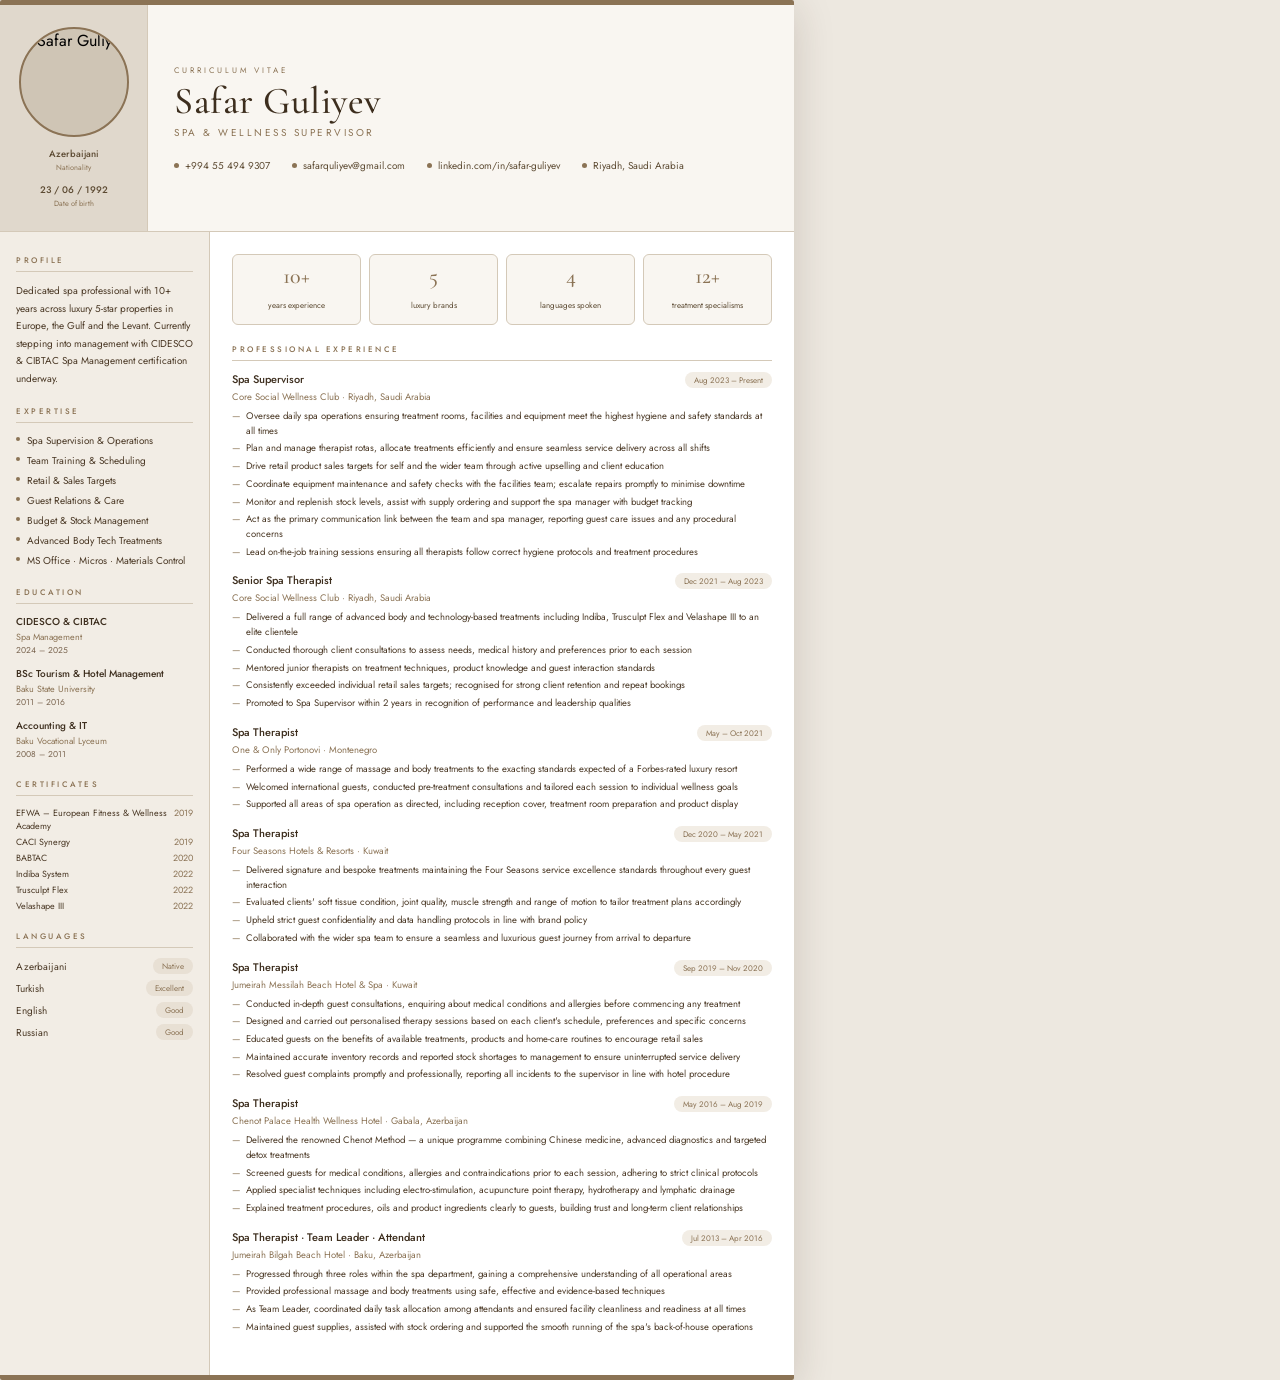
==== SG/index.html @ 37e6dbdf "cv" ====
<!DOCTYPE html>
<html lang="en">

<head>
    <meta charset="UTF-8">
    <meta name="viewport" content="width=device-width, initial-scale=1.0">
    <title>Safar Guliyev – Spa & Wellness Supervisor</title>
    <link
        href="https://fonts.googleapis.com/css2?family=Cormorant+Garamond:wght@300;400;500;600&family=Jost:wght@300;400;500&display=swap"
        rel="stylesheet">
    <style>
        /* ── Reset & Base ─────────────────────────────────────────────────────── */
        *,
        *::before,
        *::after {
            box-sizing: border-box;
            margin: 0;
            padding: 0;
        }

        :root {
            --brown: #8B7355;
            --brown-dark: #3D2E1E;
            --brown-mid: #5C4A32;
            --brown-light: #4A3825;
            --sand: #F9F6F1;
            --sidebar: #F2EDE5;
            --border: #D4C9B8;
            --pill-bg: #E8E0D4;
            --photo-bg: #E0D8CC;
            --white: #ffffff;
            --serif: 'Cormorant Garamond', Georgia, serif;
            --sans: 'Jost', sans-serif;
        }

        body {
            font-family: var(--sans);
            background: #EDE8E0;
            min-height: 100vh;
            display: block;
            padding: 0;
            max-width: 100%;
            overflow-x: hidden;
        }

        /* @media (max-width: 830px) {
            body {
                padding: 10px;
                background: #fff;
            }

            .cv {
                width: 100% !important;
                transform: none !important;
                transform-origin: initial !important;
                box-shadow: none;
            } */

        html,
        body {
            overflow-x: auto;
        }

        /* ── Page (A4 proportions) ────────────────────────────────────────────── */
        .cv {
            width: 794px;
            background: var(--white);
            border-radius: 2px;
            overflow: hidden;
            box-shadow: 0 8px 40px rgba(60, 40, 20, 0.18);
            position: relative;
        }

        /* Top + bottom accent bars */
        .cv::before,
        .cv::after {
            content: '';
            display: block;
            height: 5px;
            background: var(--brown);
        }

        /* ── HEADER ───────────────────────────────────────────────────────────── */
        .header {
            display: flex;
            background: var(--sand);
            border-bottom: 1px solid var(--border);
        }

        /* Photo column */
        .photo-col {
            width: 148px;
            flex-shrink: 0;
            background: var(--photo-bg);
            display: flex;
            flex-direction: column;
            align-items: center;
            justify-content: center;
            padding: 22px 14px;
            gap: 10px;
            border-right: 1px solid var(--border);
        }

        .photo-circle {
            width: 110px;
            height: 110px;
            border-radius: 50%;
            border: 2px solid var(--brown);
            background: #CFC5B5;
            display: flex;
            align-items: center;
            justify-content: center;
            overflow: hidden;
            flex-shrink: 0;
        }

        /* If user adds a real photo: <img src="your-photo.jpg"> inside .photo-circle */
        .photo-circle img {
            width: 100%;
            height: 100%;
            object-fit: cover;
            object-position: 30% 15%;
            border-radius: 50%;
        }

        .photo-circle svg {
            opacity: 0.45;
        }

        .photo-label {
            font-size: 8px;
            color: var(--brown);
            letter-spacing: 0.5px;
            text-align: center;
        }

        .meta-item {
            text-align: center;
        }

        .meta-item .val {
            font-size: 9.5px;
            font-weight: 500;
            color: var(--brown-mid);
            display: block;
        }

        .meta-item .lbl {
            font-size: 7.5px;
            color: var(--brown);
            display: block;
            margin-top: 1px;
        }

        /* Name column */
        .name-col {
            flex: 1;
            padding: 24px 26px;
            display: flex;
            flex-direction: column;
            justify-content: center;
            gap: 0;
        }

        .cv-label {
            font-family: var(--sans);
            font-size: 8px;
            letter-spacing: 3px;
            color: var(--brown);
            text-transform: uppercase;
            margin-bottom: 6px;
        }

        .name {
            font-family: var(--serif);
            font-size: 38px;
            font-weight: 500;
            color: var(--brown-dark);
            line-height: 1;
            letter-spacing: 0.5px;
            margin-bottom: 5px;
        }

        .job-title {
            font-family: var(--sans);
            font-size: 10px;
            font-weight: 400;
            letter-spacing: 2.5px;
            color: var(--brown);
            text-transform: uppercase;
            margin-bottom: 18px;
        }

        .contacts {
            display: flex;
            flex-wrap: wrap;
            gap: 7px 22px;
        }

        .contact-item {
            display: flex;
            align-items: center;
            gap: 6px;
            text-decoration: none;
            color: var(--brown-mid);
            font-size: 10px;
            transition: color 0.2s;
        }

        .contact-item:hover {
            color: var(--brown-dark);
        }

        .contact-item .dot {
            width: 5px;
            height: 5px;
            border-radius: 50%;
            background: var(--brown);
            flex-shrink: 0;
            transition: transform 0.2s;
        }

        .contact-item:hover .dot {
            transform: scale(1.4);
        }

        /* ── BODY LAYOUT ──────────────────────────────────────────────────────── */
        .body {
            display: flex;
            min-height: 900px;
        }

        /* ── SIDEBAR ──────────────────────────────────────────────────────────── */
        .sidebar {
            width: 210px;
            flex-shrink: 0;
            background: var(--sidebar);
            padding: 22px 16px;
            border-right: 1px solid var(--border);
        }

        /* ── MAIN ─────────────────────────────────────────────────────────────── */
        .main {
            flex: 1;
            padding: 22px 22px;
        }

        /* ── Section titles ───────────────────────────────────────────────────── */
        .section-title {
            font-family: var(--sans);
            font-size: 8px;
            font-weight: 500;
            letter-spacing: 2.5px;
            color: var(--brown);
            text-transform: uppercase;
            padding-bottom: 5px;
            border-bottom: 1px solid var(--border);
            margin-bottom: 10px;
        }

        .section {
            margin-bottom: 18px;
        }

        /* ── Profile text ─────────────────────────────────────────────────────── */
        .profile-text {
            font-size: 10px;
            color: var(--brown-light);
            line-height: 1.75;
        }

        /* ── Bullet list ──────────────────────────────────────────────────────── */
        .bullet-list {
            display: flex;
            flex-direction: column;
            gap: 5px;
        }

        .bullet-item {
            display: flex;
            align-items: flex-start;
            gap: 7px;
            font-size: 10px;
            color: var(--brown-light);
            line-height: 1.5;
        }

        .bullet-item .dot {
            width: 4px;
            height: 4px;
            border-radius: 50%;
            background: var(--brown);
            flex-shrink: 0;
            margin-top: 4px;
        }

        /* ── Education ────────────────────────────────────────────────────────── */
        .edu-item {
            margin-bottom: 10px;
        }

        .edu-item:last-child {
            margin-bottom: 0;
        }

        .edu-title {
            font-size: 10px;
            font-weight: 500;
            color: var(--brown-dark);
        }

        .edu-inst {
            font-size: 9px;
            color: var(--brown);
            margin-top: 1px;
        }

        .edu-year {
            font-size: 8.5px;
            color: #7A6550;
            margin-top: 1px;
        }

        /* ── Certificates ─────────────────────────────────────────────────────── */
        .cert-item {
            display: flex;
            justify-content: space-between;
            align-items: baseline;
            font-size: 9px;
            color: var(--brown-light);
            margin-bottom: 3px;
        }

        .cert-year {
            color: var(--brown);
            flex-shrink: 0;
            margin-left: 6px;
        }

        /* ── Language pills ───────────────────────────────────────────────────── */
        .lang-item {
            display: flex;
            justify-content: space-between;
            align-items: center;
            margin-bottom: 6px;
            font-size: 10px;
            color: var(--brown-light);
        }

        .pill {
            font-size: 8px;
            color: var(--brown);
            background: var(--pill-bg);
            padding: 2px 9px;
            border-radius: 20px;
        }

        /* ── Stats boxes ──────────────────────────────────────────────────────── */
        .stats {
            display: grid;
            grid-template-columns: repeat(4, 1fr);
            gap: 8px;
            margin-bottom: 18px;
        }

        .stat-box {
            background: var(--sand);
            border: 1px solid var(--border);
            border-radius: 6px;
            padding: 10px 8px;
            text-align: center;
        }

        .stat-val {
            font-family: var(--serif);
            font-size: 22px;
            font-weight: 500;
            color: var(--brown);
            display: block;
            line-height: 1;
            margin-bottom: 4px;
        }

        .stat-lbl {
            font-size: 8px;
            color: var(--brown-mid);
            line-height: 1.3;
        }

        .modal-overlay {
            display: none;
            position: fixed;
            inset: 0;
            background: rgba(60, 40, 20, 0.45);
            z-index: 100;
            align-items: center;
            justify-content: center;
            padding: 20px;
        }

        .modal-overlay.active {
            display: flex;
        }

        .modal {
            background: #ffffff;
            border-radius: 10px;
            padding: 28px 24px;
            max-width: 360px;
            width: 100%;
            max-height: 80vh;
            overflow-y: auto;
            position: relative;
            box-shadow: 0 16px 48px rgba(60, 40, 20, 0.25);
        }

        .modal-close {
            position: absolute;
            top: 12px;
            right: 16px;
            background: none;
            border: none;
            font-size: 20px;
            color: #8B7355;
            cursor: pointer;
        }

        .modal-title {
            font-family: 'Cormorant Garamond', serif;
            font-size: 22px;
            color: #3D2E1E;
            margin-bottom: 16px;
        }

        .modal-item {
            display: flex;
            justify-content: space-between;
            padding: 8px 0;
            border-bottom: 1px solid #D4C9B8;
            font-size: 11px;
            color: #4A3825;
        }

        .modal-item:last-child {
            border-bottom: none;
        }

        .modal-item-name {
            font-weight: 500;
            color: #3D2E1E;
        }

        .modal-item-detail {
            color: #8B7355;
            font-size: 10px;
        }

        .stat-box {
            cursor: pointer;
        }

        .stat-box:hover {
            background: #EDE8E0;
        }

        /* ── Job entries ──────────────────────────────────────────────────────── */
        .job {
            margin-bottom: 13px;
        }

        .job-header {
            display: flex;
            justify-content: space-between;
            align-items: flex-start;
            margin-bottom: 2px;
        }

        .job-title-text {
            font-size: 11px;
            font-weight: 500;
            color: var(--brown-dark);
        }

        .date-pill {
            font-size: 8px;
            color: var(--brown);
            background: var(--sidebar);
            padding: 2px 9px;
            border-radius: 20px;
            flex-shrink: 0;
            margin-left: 8px;
            margin-top: 1px;
        }

        .job-company {
            font-size: 9.5px;
            color: var(--brown);
            margin-bottom: 5px;
        }

        .job-bullets {
            display: flex;
            flex-direction: column;
            gap: 3px;
        }

        .job-bullet {
            display: flex;
            gap: 6px;
            font-size: 9.5px;
            color: var(--brown-light);
            line-height: 1.55;
        }

        .job-bullet .dash {
            color: var(--brown);
            flex-shrink: 0;
        }

        /* ── Reference ────────────────────────────────────────────────────────── */
        .reference {
            display: flex;
            justify-content: space-between;
            align-items: center;
        }

        .ref-name {
            font-size: 10px;
            font-weight: 500;
            color: var(--brown-dark);
        }

        .ref-role {
            font-size: 9px;
            color: var(--brown);
            margin-top: 2px;
        }

        .ref-email {
            font-size: 9px;
            color: var(--brown-mid);
            text-decoration: none;
        }

        .ref-email:hover {
            color: var(--brown-dark);
        }

        /* ── Print styles ─────────────────────────────────────────────────────── */
        @media print {
            body {
                background: none;
                padding: 0;
            }

            .cv {
                box-shadow: none;
                width: 100%;
            }
        }
    </style>
</head>


<body>

    <div class="cv">

        <!-- ── HEADER ─────────────────────────────────────────────────────────── -->
        <div class="header">

            <div class="photo-col">
                <div class="photo-circle">
                    <!-- TO ADD YOUR PHOTO: replace the SVG below with:-->
                    <img src="SG.png" alt="Safar Guliyev">
                    <!-- <svg width="40" height="40" viewBox="0 0 40 40" fill="none">
                    <circle cx="20" cy="15" r="9" fill="#8B7355" />
                    <path d="M4 38c0-8.837 7.163-16 16-16s16 7.163 16 16" fill="#8B7355" />
                    </svg> -->
                </div>
                <!-- <span class="photo-label">Your photo here</span> -->

                <div class="meta-item">
                    <span class="val">Azerbaijani</span>
                    <span class="lbl">Nationality</span>
                </div>
                <div class="meta-item">
                    <span class="val">23 / 06 / 1992</span>
                    <span class="lbl">Date of birth</span>
                </div>
            </div>

            <div class="name-col">
                <p class="cv-label">Curriculum Vitae</p>
                <h1 class="name">Safar Guliyev</h1>
                <p class="job-title">Spa &amp; Wellness Supervisor</p>

                <div class="contacts">
                    <!-- WhatsApp link — clicking opens WhatsApp chat -->
                    <a class="contact-item" href="https://wa.me/994554949307" target="_blank" rel="noopener">
                        <span class="dot"></span>+994 55 494 9307
                    </a>

                    <a class="contact-item" href="mailto:safarquliyev@gmail.com"><span
                            class="dot"></span>safarquliyev@gmail.com</a>


                    <a class="contact-item" href="https://www.linkedin.com/in/safar-guliyev-b6343b78/" target="_blank"
                        rel="noopener">
                        <span class="dot"></span>linkedin.com/in/safar-guliyev
                    </a>

                    <a class="contact-item" href="#">
                        <span class="dot"></span>Riyadh, Saudi Arabia
                    </a>
                </div>
            </div>

        </div><!-- /header -->

        <!-- ── BODY ───────────────────────────────────────────────────────────── -->
        <div class="body">

            <!-- ── SIDEBAR ──────────────────────────────────────────────────────── -->
            <aside class="sidebar">

                <!-- Profile -->
                <div class="section">
                    <h2 class="section-title">Profile</h2>
                    <p class="profile-text">
                        Dedicated spa professional with 10+ years across luxury 5-star
                        properties in Europe, the Gulf and the Levant. Currently stepping
                        into management with CIDESCO &amp; CIBTAC Spa Management
                        certification underway.
                    </p>
                </div>

                <!-- Expertise -->
                <div class="section">
                    <h2 class="section-title">Expertise</h2>
                    <ul class="bullet-list">
                        <li class="bullet-item"><span class="dot"></span>Spa Supervision &amp; Operations</li>
                        <li class="bullet-item"><span class="dot"></span>Team Training &amp; Scheduling</li>
                        <li class="bullet-item"><span class="dot"></span>Retail &amp; Sales Targets</li>
                        <li class="bullet-item"><span class="dot"></span>Guest Relations &amp; Care</li>
                        <li class="bullet-item"><span class="dot"></span>Budget &amp; Stock Management</li>
                        <li class="bullet-item"><span class="dot"></span>Advanced Body Tech Treatments</li>
                        <li class="bullet-item"><span class="dot"></span>MS Office · Micros · Materials Control</li>
                    </ul>
                </div>

                <!-- Education -->
                <div class="section">
                    <h2 class="section-title">Education</h2>
                    <div class="edu-item">
                        <div class="edu-title">CIDESCO &amp; CIBTAC</div>
                        <div class="edu-inst">Spa Management</div>
                        <div class="edu-year">2024 – 2025</div>
                    </div>
                    <div class="edu-item">
                        <div class="edu-title">BSc Tourism &amp; Hotel Management</div>
                        <div class="edu-inst">Baku State University</div>
                        <div class="edu-year">2011 – 2016</div>
                    </div>
                    <div class="edu-item">
                        <div class="edu-title">Accounting &amp; IT</div>
                        <div class="edu-inst">Baku Vocational Lyceum</div>
                        <div class="edu-year">2008 – 2011</div>
                    </div>
                </div>

                <!-- Certificates -->
                <div class="section">
                    <h2 class="section-title">Certificates</h2>
                    <div class="cert-item"><span>EFWA – European Fitness &amp; Wellness Academy</span><span
                            class="cert-year">2019</span></div>
                    <div class="cert-item"><span>CACI Synergy</span><span class="cert-year">2019</span></div>
                    <div class="cert-item"><span>BABTAC</span><span class="cert-year">2020</span></div>
                    <div class="cert-item"><span>Indiba System</span><span class="cert-year">2022</span></div>
                    <div class="cert-item"><span>Trusculpt Flex</span><span class="cert-year">2022</span></div>
                    <div class="cert-item"><span>Velashape III</span><span class="cert-year">2022</span></div>
                </div>

                <!-- Languages -->
                <div class="section">
                    <h2 class="section-title">Languages</h2>
                    <div class="lang-item">Azerbaijani<span class="pill">Native</span></div>
                    <div class="lang-item">Turkish<span class="pill">Excellent</span></div>
                    <div class="lang-item">English<span class="pill">Good</span></div>
                    <div class="lang-item">Russian<span class="pill">Good</span></div>
                </div>

            </aside>

            <!-- ── MAIN ─────────────────────────────────────────────────────────── -->
            <main class="main">

                <!-- Stats -->
                <div class="stats">
                    <div class="stat-box" onclick="openModal('experience')"><span class="stat-val">10+</span><span
                            class="stat-lbl">years
                            experience</span></div>
                    <div class="stat-box" onclick="openModal('brands')"><span class="stat-val">5</span><span
                            class="stat-lbl">luxury brands</span>
                    </div>
                    <div class="stat-box" onclick="openModal('languages')"><span class="stat-val">4</span><span
                            class="stat-lbl">languages spoken</span>
                    </div>
                    <div class="stat-box" onclick="openModal('specialisms')"><span class="stat-val">12+</span><span
                            class="stat-lbl">treatment
                            specialisms</span></div>
                </div>

                <!-- MODALS -->
                <div class="modal-overlay" id="modal-experience" onclick="closeOnOverlay(event)">
                    <div class="modal">
                        <button class="modal-close" onclick="closeModal('experience')">×</button>
                        <h2 class="modal-title">Experience</h2>
                        <div class="modal-item"><span class="modal-item-name">Spa Supervisor</span><span
                                class="modal-item-detail">2 yrs · Riyadh</span></div>
                        <div class="modal-item"><span class="modal-item-name">Senior Spa Therapist</span><span
                                class="modal-item-detail">2 yrs · Riyadh</span></div>
                        <div class="modal-item"><span class="modal-item-name">Spa Therapist</span><span
                                class="modal-item-detail">6 mos · Montenegro</span></div>
                        <div class="modal-item"><span class="modal-item-name">Spa Therapist</span><span
                                class="modal-item-detail">6 mos · Kuwait</span></div>
                        <div class="modal-item"><span class="modal-item-name">Spa Therapist</span><span
                                class="modal-item-detail">1 yr · Kuwait</span></div>
                        <div class="modal-item"><span class="modal-item-name">Spa Therapist</span><span
                                class="modal-item-detail">3 yrs · Azerbaijan</span></div>
                        <div class="modal-item"><span class="modal-item-name">Therapist · Team Leader</span><span
                                class="modal-item-detail">3 yrs · Baku</span></div>
                    </div>
                </div>

                <div class="modal-overlay" id="modal-brands" onclick="closeOnOverlay(event)">
                    <div class="modal">
                        <button class="modal-close" onclick="closeModal('brands')">×</button>
                        <h2 class="modal-title">Luxury Brands</h2>
                        <div class="modal-item"><span class="modal-item-name">Core Social Wellness Club</span><span
                                class="modal-item-detail">Riyadh, KSA</span></div>
                        <div class="modal-item"><span class="modal-item-name">One &amp; Only Portonovi</span><span
                                class="modal-item-detail">Montenegro</span></div>
                        <div class="modal-item"><span class="modal-item-name">Four Seasons Hotels &amp;
                                Resorts</span><span class="modal-item-detail">Kuwait</span></div>
                        <div class="modal-item"><span class="modal-item-name">Jumeirah Messilah Beach</span><span
                                class="modal-item-detail">Kuwait</span></div>
                        <div class="modal-item"><span class="modal-item-name">Chenot Palace</span><span
                                class="modal-item-detail">Gabala, Azerbaijan</span></div>
                        <div class="modal-item"><span class="modal-item-name">Jumeirah Bilgah Beach</span><span
                                class="modal-item-detail">Baku, Azerbaijan</span></div>
                    </div>
                </div>

                <div class="modal-overlay" id="modal-languages" onclick="closeOnOverlay(event)">
                    <div class="modal">
                        <button class="modal-close" onclick="closeModal('languages')">×</button>
                        <h2 class="modal-title">Languages</h2>
                        <div class="modal-item"><span class="modal-item-name">Azerbaijani</span><span
                                class="modal-item-detail">Native</span></div>
                        <div class="modal-item"><span class="modal-item-name">Turkish</span><span
                                class="modal-item-detail">Excellent</span></div>
                        <div class="modal-item"><span class="modal-item-name">English</span><span
                                class="modal-item-detail">Good</span></div>
                        <div class="modal-item"><span class="modal-item-name">Russian</span><span
                                class="modal-item-detail">Good</span></div>
                    </div>
                </div>

                <div class="modal-overlay" id="modal-treatments" onclick="closeOnOverlay(event)">
                    <div class="modal">
                        <button class="modal-close" onclick="closeModal('treatments')">×</button>
                        <h2 class="modal-title">Treatment Specialisms</h2>
                        <div class="modal-item"><span class="modal-item-name">Indiba System</span></div>
                        <div class="modal-item"><span class="modal-item-name">Trusculpt Flex</span></div>
                        <div class="modal-item"><span class="modal-item-name">Velashape III</span></div>
                        <div class="modal-item"><span class="modal-item-name">CACI Synergy</span></div>
                        <div class="modal-item"><span class="modal-item-name">Lymphatic Drainage</span></div>
                        <div class="modal-item"><span class="modal-item-name">Hydrotherapy</span></div>
                        <div class="modal-item"><span class="modal-item-name">Electro-stimulation</span></div>
                        <div class="modal-item"><span class="modal-item-name">Acupuncture Point Therapy</span></div>
                        <div class="modal-item"><span class="modal-item-name">Swedish &amp; Deep Tissue Massage</span>
                        </div>
                        <div class="modal-item"><span class="modal-item-name">Chenot Method Detox</span></div>
                        <div class="modal-item"><span class="modal-item-name">Body Wraps &amp; Scrubs</span></div>
                        <div class="modal-item"><span class="modal-item-name">Hot Stone Therapy</span></div>
                    </div>
                </div>

                <!-- Experience -->
                <div class="section">
                    <h2 class="section-title">Professional Experience</h2>

                    <div class="job">
                        <div class="job-header">
                            <span class="job-title-text">Spa Supervisor</span>
                            <span class="date-pill">Aug 2023 – Present</span>
                        </div>
                        <div class="job-company">Core Social Wellness Club · Riyadh, Saudi Arabia</div>
                        <div class="job-bullets">
                            <div class="job-bullet"><span class="dash">—</span>Oversee daily spa operations ensuring
                                treatment rooms, facilities and equipment meet the highest hygiene and safety standards
                                at all times</div>
                            <div class="job-bullet"><span class="dash">—</span>Plan and manage therapist rotas, allocate
                                treatments efficiently and ensure seamless service delivery across all shifts</div>
                            <div class="job-bullet"><span class="dash">—</span>Drive retail product sales targets for
                                self and the wider team through active upselling and client education</div>
                            <div class="job-bullet"><span class="dash">—</span>Coordinate equipment maintenance and
                                safety checks with the facilities team; escalate repairs promptly to minimise downtime
                            </div>
                            <div class="job-bullet"><span class="dash">—</span>Monitor and replenish stock levels,
                                assist with supply ordering and support the spa manager with budget tracking</div>
                            <div class="job-bullet"><span class="dash">—</span>Act as the primary communication link
                                between the team and spa manager, reporting guest care issues and any procedural
                                concerns</div>
                            <div class="job-bullet"><span class="dash">—</span>Lead on-the-job training sessions
                                ensuring all therapists follow correct hygiene protocols and treatment procedures</div>
                        </div>
                    </div>

                    <div class="job">
                        <div class="job-header">
                            <span class="job-title-text">Senior Spa Therapist</span>
                            <span class="date-pill">Dec 2021 – Aug 2023</span>
                        </div>
                        <div class="job-company">Core Social Wellness Club · Riyadh, Saudi Arabia</div>
                        <div class="job-bullets">
                            <div class="job-bullet"><span class="dash">—</span>Delivered a full range of advanced body
                                and technology-based treatments including Indiba, Trusculpt Flex and Velashape III to an
                                elite clientele</div>
                            <div class="job-bullet"><span class="dash">—</span>Conducted thorough client consultations
                                to assess needs, medical history and preferences prior to each session</div>
                            <div class="job-bullet"><span class="dash">—</span>Mentored junior therapists on treatment
                                techniques, product knowledge and guest interaction standards</div>
                            <div class="job-bullet"><span class="dash">—</span>Consistently exceeded individual retail
                                sales targets; recognised for strong client retention and repeat bookings</div>
                            <div class="job-bullet"><span class="dash">—</span>Promoted to Spa Supervisor within 2 years
                                in recognition of performance and leadership qualities</div>
                        </div>
                    </div>

                    <div class="job">
                        <div class="job-header">
                            <span class="job-title-text">Spa Therapist</span>
                            <span class="date-pill">May – Oct 2021</span>
                        </div>
                        <div class="job-company">One &amp; Only Portonovi · Montenegro</div>
                        <div class="job-bullets">
                            <div class="job-bullet"><span class="dash">—</span>Performed a wide range of massage and
                                body treatments to the exacting standards expected of a Forbes-rated luxury resort</div>
                            <div class="job-bullet"><span class="dash">—</span>Welcomed international guests, conducted
                                pre-treatment consultations and tailored each session to individual wellness goals</div>
                            <div class="job-bullet"><span class="dash">—</span>Supported all areas of spa operation as
                                directed, including reception cover, treatment room preparation and product display
                            </div>
                        </div>
                    </div>

                    <div class="job">
                        <div class="job-header">
                            <span class="job-title-text">Spa Therapist</span>
                            <span class="date-pill">Dec 2020 – May 2021</span>
                        </div>
                        <div class="job-company">Four Seasons Hotels &amp; Resorts · Kuwait</div>
                        <div class="job-bullets">
                            <div class="job-bullet"><span class="dash">—</span>Delivered signature and bespoke
                                treatments maintaining the Four Seasons service excellence standards throughout every
                                guest interaction</div>
                            <div class="job-bullet"><span class="dash">—</span>Evaluated clients' soft tissue condition,
                                joint quality, muscle strength and range of motion to tailor treatment plans accordingly
                            </div>
                            <div class="job-bullet"><span class="dash">—</span>Upheld strict guest confidentiality and
                                data handling protocols in line with brand policy</div>
                            <div class="job-bullet"><span class="dash">—</span>Collaborated with the wider spa team to
                                ensure a seamless and luxurious guest journey from arrival to departure</div>
                        </div>
                    </div>

                    <div class="job">
                        <div class="job-header">
                            <span class="job-title-text">Spa Therapist</span>
                            <span class="date-pill">Sep 2019 – Nov 2020</span>
                        </div>
                        <div class="job-company">Jumeirah Messilah Beach Hotel &amp; Spa · Kuwait</div>
                        <div class="job-bullets">
                            <div class="job-bullet"><span class="dash">—</span>Conducted in-depth guest consultations,
                                enquiring about medical conditions and allergies before commencing any treatment</div>
                            <div class="job-bullet"><span class="dash">—</span>Designed and carried out personalised
                                therapy sessions based on each client's schedule, preferences and specific concerns
                            </div>
                            <div class="job-bullet"><span class="dash">—</span>Educated guests on the benefits of
                                available treatments, products and home-care routines to encourage retail sales</div>
                            <div class="job-bullet"><span class="dash">—</span>Maintained accurate inventory records and
                                reported stock shortages to management to ensure uninterrupted service delivery</div>
                            <div class="job-bullet"><span class="dash">—</span>Resolved guest complaints promptly and
                                professionally, reporting all incidents to the supervisor in line with hotel procedure
                            </div>
                        </div>
                    </div>

                    <div class="job">
                        <div class="job-header">
                            <span class="job-title-text">Spa Therapist</span>
                            <span class="date-pill">May 2016 – Aug 2019</span>
                        </div>
                        <div class="job-company">Chenot Palace Health Wellness Hotel · Gabala, Azerbaijan</div>
                        <div class="job-bullets">
                            <div class="job-bullet"><span class="dash">—</span>Delivered the renowned Chenot Method — a
                                unique programme combining Chinese medicine, advanced diagnostics and targeted detox
                                treatments</div>
                            <div class="job-bullet"><span class="dash">—</span>Screened guests for medical conditions,
                                allergies and contraindications prior to each session, adhering to strict clinical
                                protocols</div>
                            <div class="job-bullet"><span class="dash">—</span>Applied specialist techniques including
                                electro-stimulation, acupuncture point therapy, hydrotherapy and lymphatic drainage
                            </div>
                            <div class="job-bullet"><span class="dash">—</span>Explained treatment procedures, oils and
                                product ingredients clearly to guests, building trust and long-term client relationships
                            </div>
                        </div>
                    </div>

                    <div class="job">
                        <div class="job-header">
                            <span class="job-title-text">Spa Therapist · Team Leader · Attendant</span>
                            <span class="date-pill">Jul 2013 – Apr 2016</span>
                        </div>
                        <div class="job-company">Jumeirah Bilgah Beach Hotel · Baku, Azerbaijan</div>
                        <div class="job-bullets">
                            <div class="job-bullet"><span class="dash">—</span>Progressed through three roles within the
                                spa department, gaining a comprehensive understanding of all operational areas</div>
                            <div class="job-bullet"><span class="dash">—</span>Provided professional massage and body
                                treatments using safe, effective and evidence-based techniques</div>
                            <div class="job-bullet"><span class="dash">—</span>As Team Leader, coordinated daily task
                                allocation among attendants and ensured facility cleanliness and readiness at all times
                            </div>
                            <div class="job-bullet"><span class="dash">—</span>Maintained guest supplies, assisted with
                                stock ordering and supported the smooth running of the spa's back-of-house operations
                            </div>
                        </div>
                    </div>

                </div>
                <!-- /experience section -->

                <!-- Reference -->
                <!-- reference hidden -->
            </main>
        </div>
    </div>
    <script>
        function openModal(id) {
            document.getElementById('modal-' + id).classList.add('active');
        }
        function closeModal(id) {
            document.getElementById('modal-' + id).classList.remove('active');
        }
        function closeOnOverlay(e) {
            if (e.target === e.currentTarget) e.currentTarget.classList.remove('active');
        }
        document.addEventListener('keydown', function (e) {
            if (e.key === 'Escape') {
                document.querySelectorAll('.modal-overlay.active').forEach(function (m) {
                    m.classList.remove('active');
                });
            }
        });
    </script>

</body>

</html>
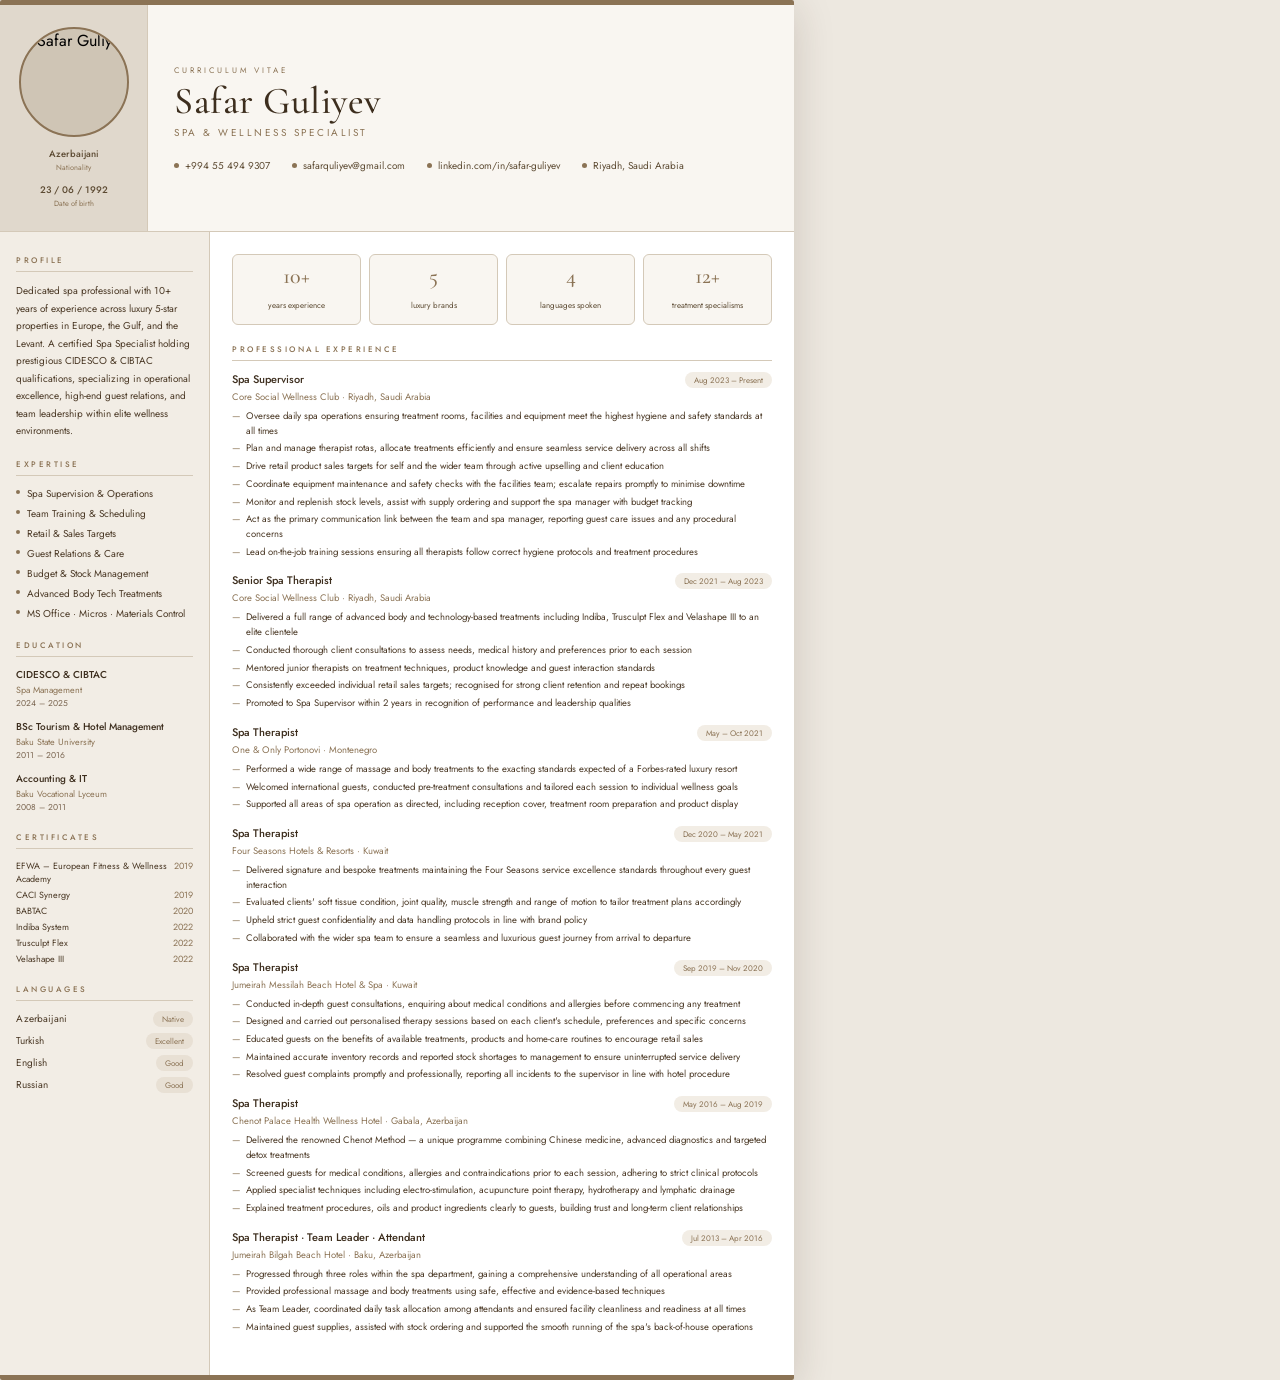
==== commit d2053cbe: "update summary" ====
--- a/SG/index.html
+++ b/SG/index.html
@@ -4,7 +4,7 @@
 <head>
     <meta charset="UTF-8">
     <meta name="viewport" content="width=device-width, initial-scale=1.0">
-    <title>Safar Guliyev – Spa & Wellness Supervisor</title>
+    <title>Safar Guliyev – Spa & Wellness Specialist</title>
     <link
         href="https://fonts.googleapis.com/css2?family=Cormorant+Garamond:wght@300;400;500;600&family=Jost:wght@300;400;500&display=swap"
         rel="stylesheet">
@@ -561,7 +561,6 @@
     </style>
 </head>
 
-
 <body>
 
     <div class="cv">
@@ -593,7 +592,7 @@
             <div class="name-col">
                 <p class="cv-label">Curriculum Vitae</p>
                 <h1 class="name">Safar Guliyev</h1>
-                <p class="job-title">Spa &amp; Wellness Supervisor</p>
+                <p class="job-title">Spa &amp; Wellness Specialist</p>
 
                 <div class="contacts">
                     <!-- WhatsApp link — clicking opens WhatsApp chat -->
@@ -628,10 +627,10 @@
                 <div class="section">
                     <h2 class="section-title">Profile</h2>
                     <p class="profile-text">
-                        Dedicated spa professional with 10+ years across luxury 5-star
-                        properties in Europe, the Gulf and the Levant. Currently stepping
-                        into management with CIDESCO &amp; CIBTAC Spa Management
-                        certification underway.
+                        Dedicated spa professional with 10+ years of experience across luxury 5-star properties in
+                        Europe, the Gulf, and the Levant. A certified Spa Specialist holding prestigious CIDESCO &
+                        CIBTAC qualifications, specializing in operational excellence, high-end guest relations, and
+                        team leadership within elite wellness environments.
                     </p>
                 </div>
 
@@ -767,9 +766,9 @@
                     </div>
                 </div>
 
-                <div class="modal-overlay" id="modal-treatments" onclick="closeOnOverlay(event)">
+                <div class="modal-overlay" id="modal-specialisms" onclick="closeOnOverlay(event)">
                     <div class="modal">
-                        <button class="modal-close" onclick="closeModal('treatments')">×</button>
+                        <button class="modal-close" onclick="closeModal('specialisms')">×</button>
                         <h2 class="modal-title">Treatment Specialisms</h2>
                         <div class="modal-item"><span class="modal-item-name">Indiba System</span></div>
                         <div class="modal-item"><span class="modal-item-name">Trusculpt Flex</span></div>
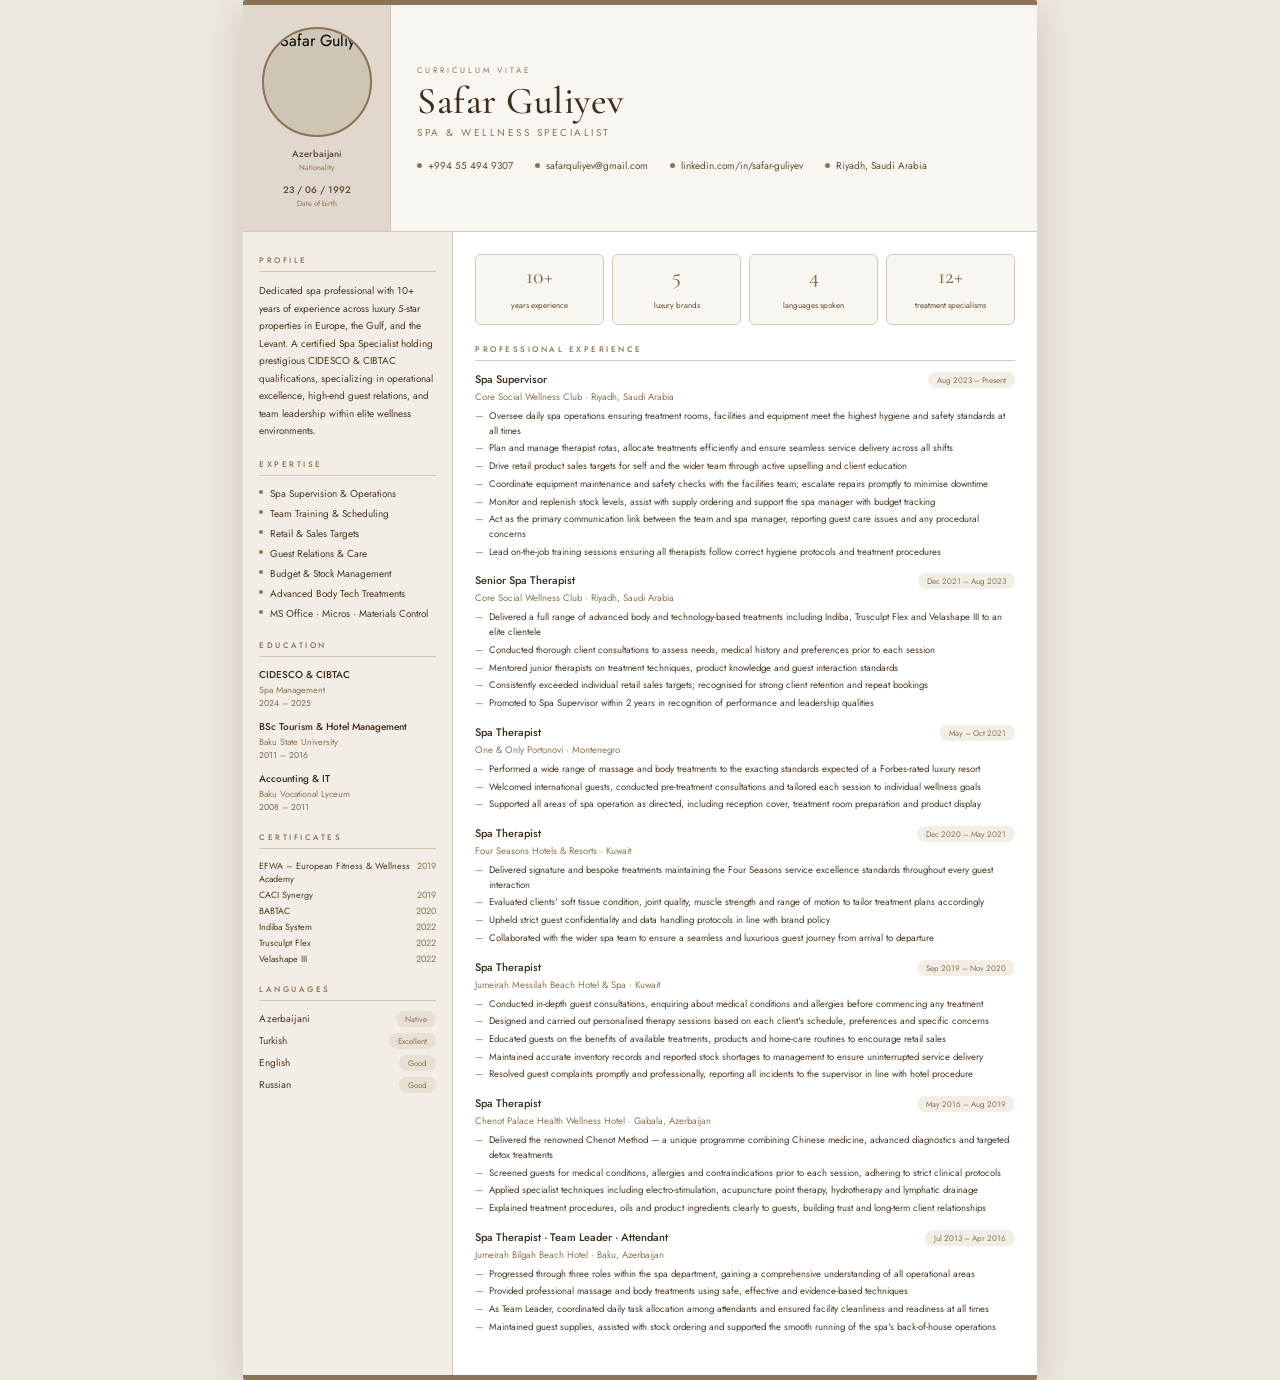
==== commit 07fae441: "middle" ====
--- a/SG/index.html
+++ b/SG/index.html
@@ -64,6 +64,7 @@
         /* ── Page (A4 proportions) ────────────────────────────────────────────── */
         .cv {
             width: 794px;
+            margin: 0 auto;
             background: var(--white);
             border-radius: 2px;
             overflow: hidden;
